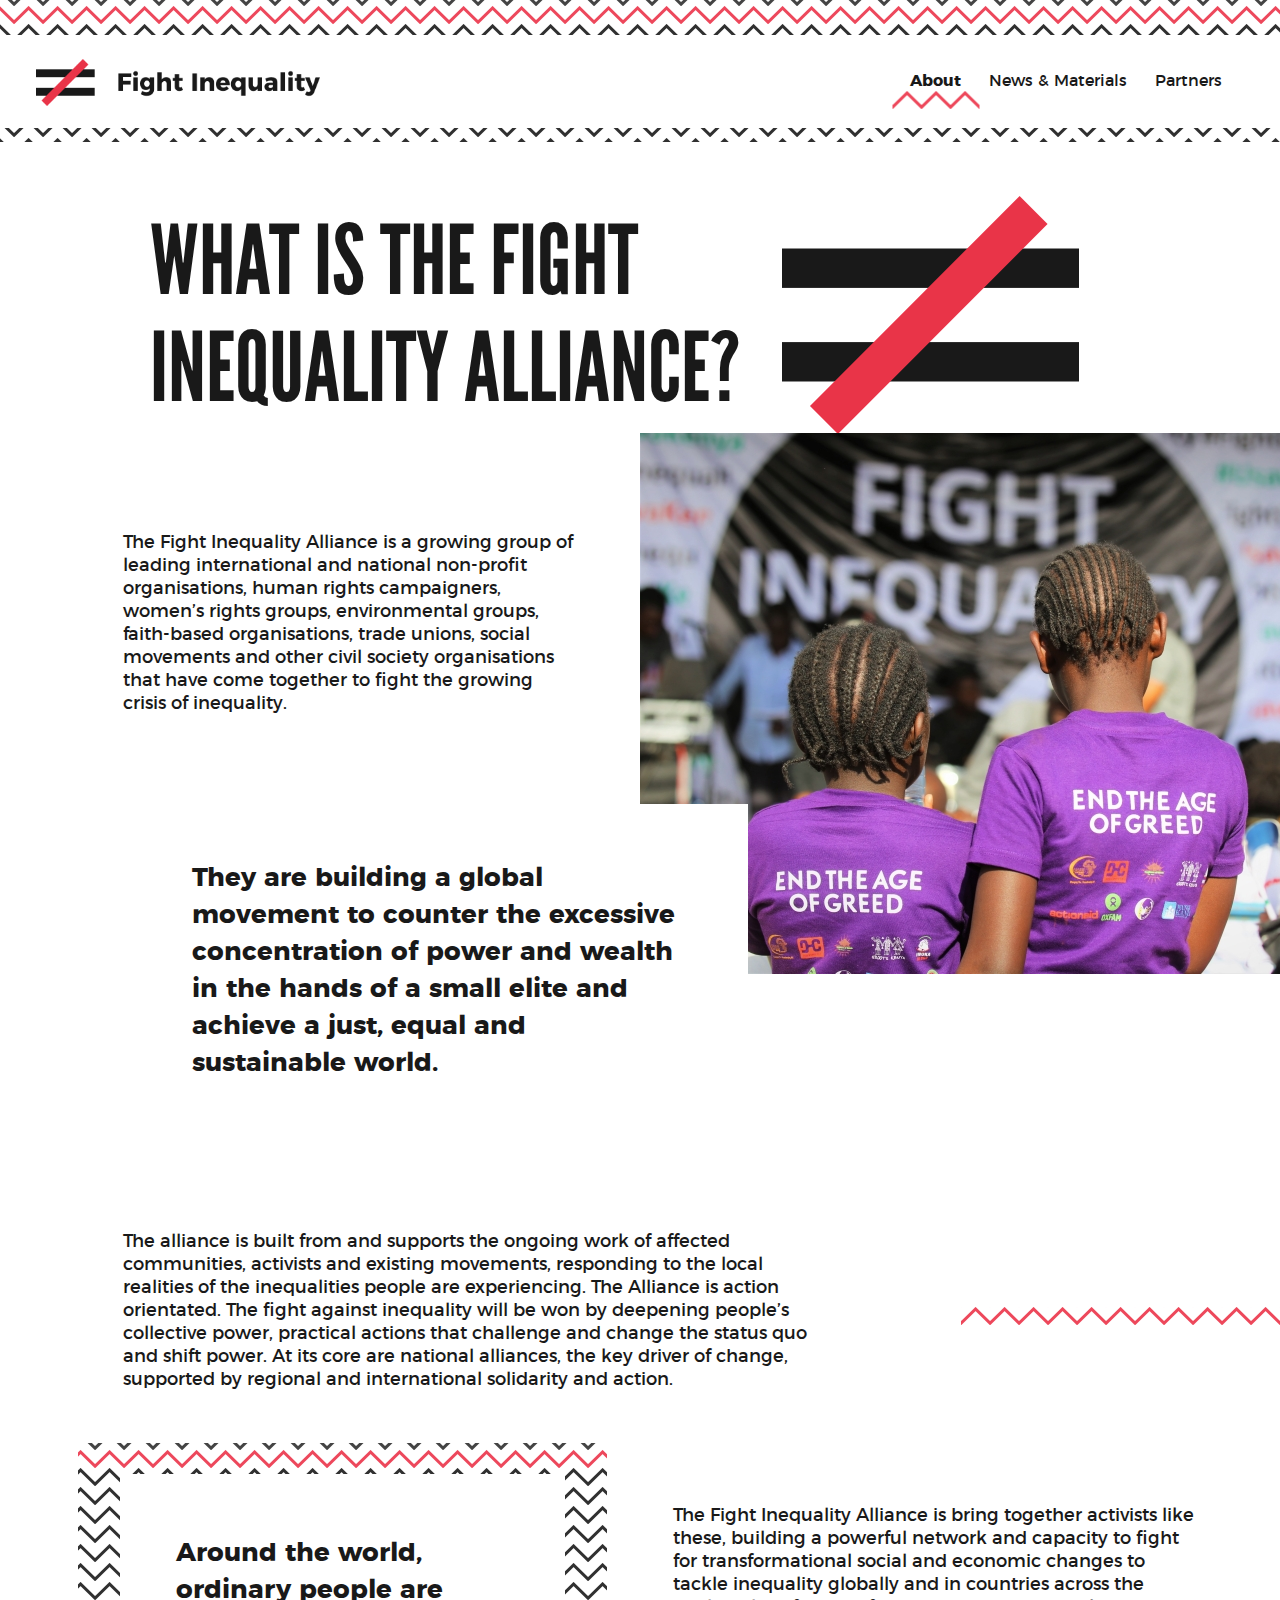
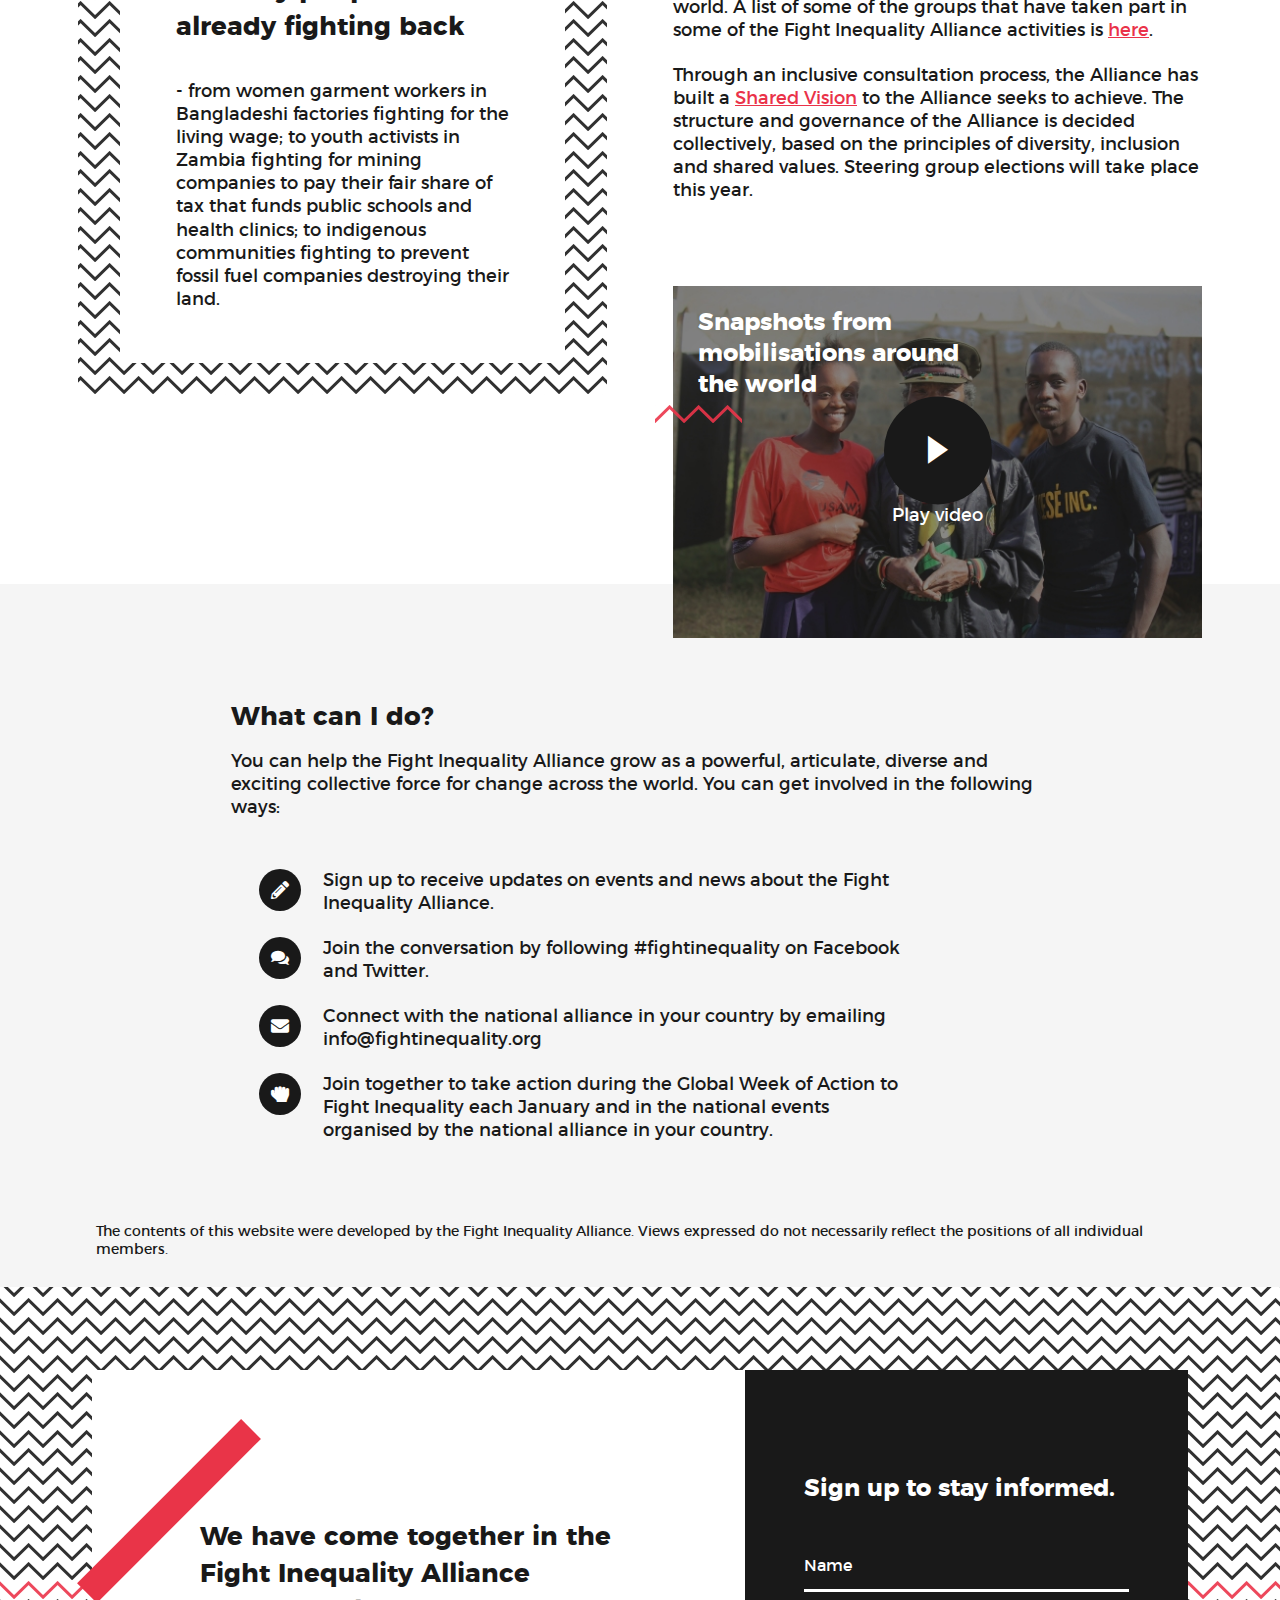
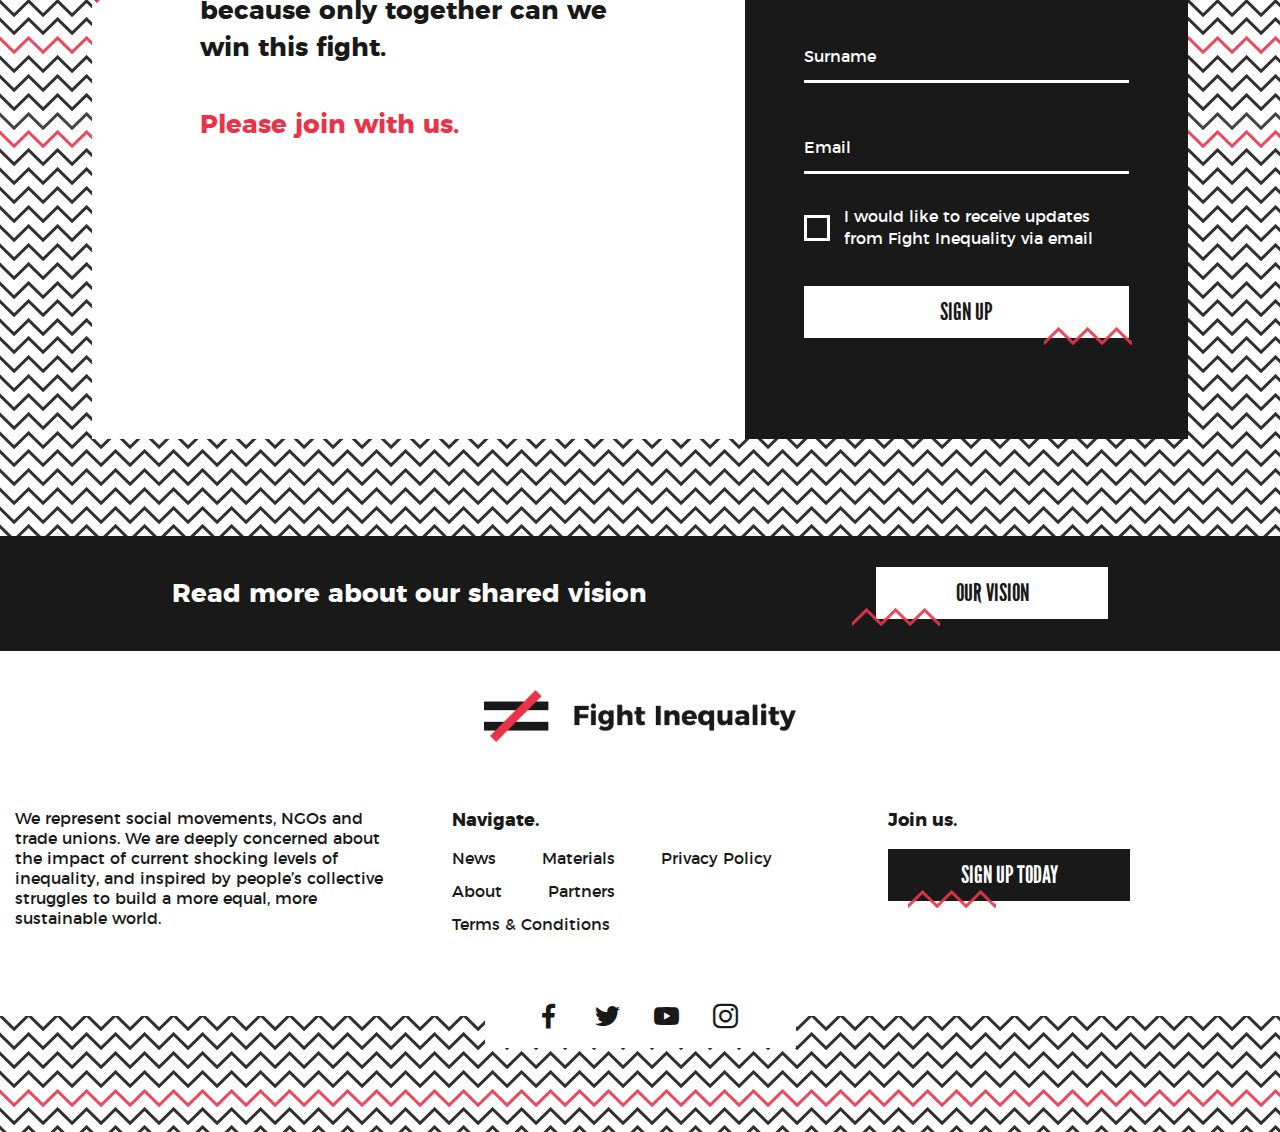
==== about.html @ a7eccd0d "Setup" ====
<!DOCTYPE html>
<html>
<head>
  <meta charset="utf-8">
  <meta name="viewport" content="width=device-width, initial-scale=1.0">
  <title>FightInequality</title>
  <link href="https://fonts.googleapis.com/css?family=Oswald" rel="stylesheet"> 
  <link media="all" rel="stylesheet" href="css/main.css">
  <script src="http://ajax.googleapis.com/ajax/libs/jquery/3.2.1/jquery.min.js" defer></script>
  <script>window.jQuery || document.write('<script src="js/jquery-3.2.1.min.js" defer><\/script>')</script>
  <script src="js/jquery.main.js" defer></script>
</head>
<body>
  <div id="wrapper">
    <header id="header">
      <div class="container">
        <div class="logo"><a href="#"><img src="images/logo.png" alt="fight inequality"></a></div>
        <nav id="nav">
          <a href="#" class="nav-opener"><span></span></a>
          <div class="nav-drop">
            <ul>
              <li><a href="#" class="active">About</a></li>
              <li><a href="#">News &amp; Materials</a></li>
              <li><a href="#">Partners</a></li>
            </ul>
          </div>
        </nav>
      </div>
    </header>
    <main id="main">
      <span class="bg-pattern"></span>
      <div class="page-title">
        <div class="container">
          <div class="text-holder">
            <h1>What is the Fight Inequality Alliance?</h1>
          </div>
          <div class="img-holder">
            <img src="images/logo-mark.png" alt="img-description">
          </div>
        </div>
      </div>
      <div class="about-block">
        <div class="container">
          <div class="description-block">
            <span class="description">The Fight Inequality Alliance is a growing group of leading international and national non-profit organisations, human rights campaigners, women’s rights groups, environmental groups, faith-based organisations, trade unions, social movements and other civil society organisations that have come together to fight the growing crisis of inequality. </span>
            <div class="img-holder">
              <img src="images/img14.jpg" alt="img-description">
            </div>
          </div>
          <div class="highlight-text">
            <strong class="title">They are building a global movement to counter the excessive concentration of power and wealth in the hands of a small elite and achieve a just, equal and sustainable world.</strong>
          </div>
          <span class="text-info">The alliance is built from and supports the ongoing work of affected communities, activists and existing movements, responding to the local realities of the inequalities people are experiencing. The Alliance is action orientated. The fight against inequality will be won by deepening people’s collective power, practical actions that challenge and change the status quo and shift power. At its core are national alliances, the key driver of change, supported by regional and international solidarity and action.</span>
        </div>
      </div>
      <div class="information-block">
        <div class="container">
          <div class="columns-holder">
            <div class="column">
              <div class="text-wrap">
                <strong class="title">Around the world, ordinary people are already fighting back</strong>
                <p> - from women garment workers in Bangladeshi factories fighting for the living wage; to youth activists in Zambia fighting for mining companies to pay their fair share of tax that funds public schools and health clinics; to indigenous communities fighting to prevent fossil fuel companies destroying their land.</p>
              </div>
            </div>
            <div class="column">
              <div class="text-holder">
                <p>The Fight Inequality Alliance is bring together activists like these, building a powerful network and capacity to fight for transformational social and economic changes to tackle inequality globally and in countries across the world. A list of some of the groups that have taken part in some of the Fight Inequality Alliance activities is <a href="#">here</a>.</p>
                <p>Through an inclusive consultation process, the Alliance has built a <a href="#">Shared Vision</a> to the Alliance seeks to achieve. The structure and governance of the Alliance is decided collectively, based on the principles of diversity, inclusion and shared values. Steering group elections will take place this year.</p>
              </div>
              <div class="video-holder">
                <strong class="caption">Snapshots from mobilisations around the world</strong>
                <img src="images/img15.jpg" alt="img-description">
                <a href="" class="play-hold">
                  <span class="btn-play"><i class="icon-play"></i></span>
                  <span class="play-text">Play video</span>
                </a>
              </div>
            </div>
          </div>
        </div>
      </div>
      <div class="help-block">
        <div class="container">
          <div class="list-holder">
            <strong class="title">What can I do?</strong>
            <p>You can help the Fight Inequality Alliance grow as a powerful, articulate, diverse and exciting collective force for change across the world. You can get involved in the following ways:</p>
            <ul>
              <li><span class="icon-holder"><i class="icon-pen"></i></span>Sign up to receive updates on events and news about the Fight Inequality Alliance.</li>
              <li><span class="icon-holder"><i class="icon-chat"></i></span>Join the conversation by following #fightinequality on <a href="#">Facebook</a> and <a href="#">Twitter</a>.</li>
              <li><span class="icon-holder"><i class="icon-envelope"></i></span>Connect with the national alliance in your country by emailing <a href="mailto:&#105;&#110;&#102;&#111;&#064;&#102;&#105;&#103;&#104;&#116;&#105;&#110;&#101;&#113;&#117;&#097;&#108;&#105;&#116;&#121;&#046;&#111;&#114;&#103;">&#105;&#110;&#102;&#111;&#064;&#102;&#105;&#103;&#104;&#116;&#105;&#110;&#101;&#113;&#117;&#097;&#108;&#105;&#116;&#121;&#046;&#111;&#114;&#103;</a></li>
              <li><span class="icon-holder"><i class="icon-fist"></i></span>Join together to take action during the Global Week of Action to Fight Inequality each January and in the national events organised by the national alliance in your country. </li>
            </ul>
          </div>
          <span class="note">The contents of this website were developed by the <a href="#">Fight Inequality Alliance</a>. Views expressed do not necessarily reflect the positions of all individual members.</span>
        </div>
      </div>
      <div class="form-holder">
        <div class="container">
          <div class="text-holder">
            <span class="brand-element"></span>
            <strong class="title">We have come together in the Fight Inequality Alliance because only together can we win this fight.</strong>
            <a href="#">Please join with us.</a>
          </div>
          <form action="#" class="signup-form">
            <fieldset>
              <strong class="form-title">Sign up to stay informed.</strong>
              <div class="input-row">
                <input type="text" placeholder="Name">
              </div>
              <div class="input-row">
                <input type="text" placeholder="Surname">
              </div>
              <div class="input-row">
                <input type="email" placeholder="Email">
              </div>
              <div class="checkbox-wrap">
                <div class="fake-checkbox">
                  <input type="checkbox" id="subscribe-check">
                  <label for="subscribe-check">I would like to receive updates from Fight Inequality via email</label>
                </div>
              </div>
              <button type="submit" class="btn btn-white">sign up</button>
            </fieldset>
          </form>
        </div>
      </div>
      <div class="highlight-block">
        <div class="container">
          <strong class="title">Read more about our shared vision</strong>
          <a href="#" class="btn btn-white">our vision</a>
        </div>
      </div>
    </main>
    <footer id="footer">
      <div class="container">
        <div class="logo">
          <a href="#">
            <img src="images/logo.png" alt="fight inequality">
          </a>
        </div>
        <div class="meta-columns">
          <div class="col">
            <div class="text-holder">
              <p>We represent social movements, NGOs and trade unions. We are deeply concerned about the impact of current shocking levels of inequality, and inspired by people’s collective struggles to build a more equal, more sustainable world. </p>
            </div>
          </div>
          <div class="col">
            <nav class="footer-nav">
              <strong class="footer-title">Navigate.</strong>
              <ul>
                <li><a href="#">News</a></li>
                <li><a href="#">Materials</a></li>
                <li><a href="#">Privacy Policy</a></li>
                <li><a href="#">About</a></li>
                <li><a href="#">Partners</a></li>
                <li><a href="#">Terms &amp; Conditions</a></li>
              </ul>
            </nav>
          </div>
          <div class="col">
            <strong class="footer-title">Join us.</strong>
            <a href="#" class="btn">sign up today</a>
          </div>
        </div>
        <ul class="social-networks">
          <li><a href="#"><i class="icon-facebook"></i></a></li>
          <li><a href="#"><i class="icon-twitter"></i></a></li>
          <li><a href="#"><i class="icon-youtube"></i></a></li>
          <li><a href="#"><i class="icon-instagram"></i></a></li>
        </ul>
      </div>
    </footer>
  </div>
</body>
</html>
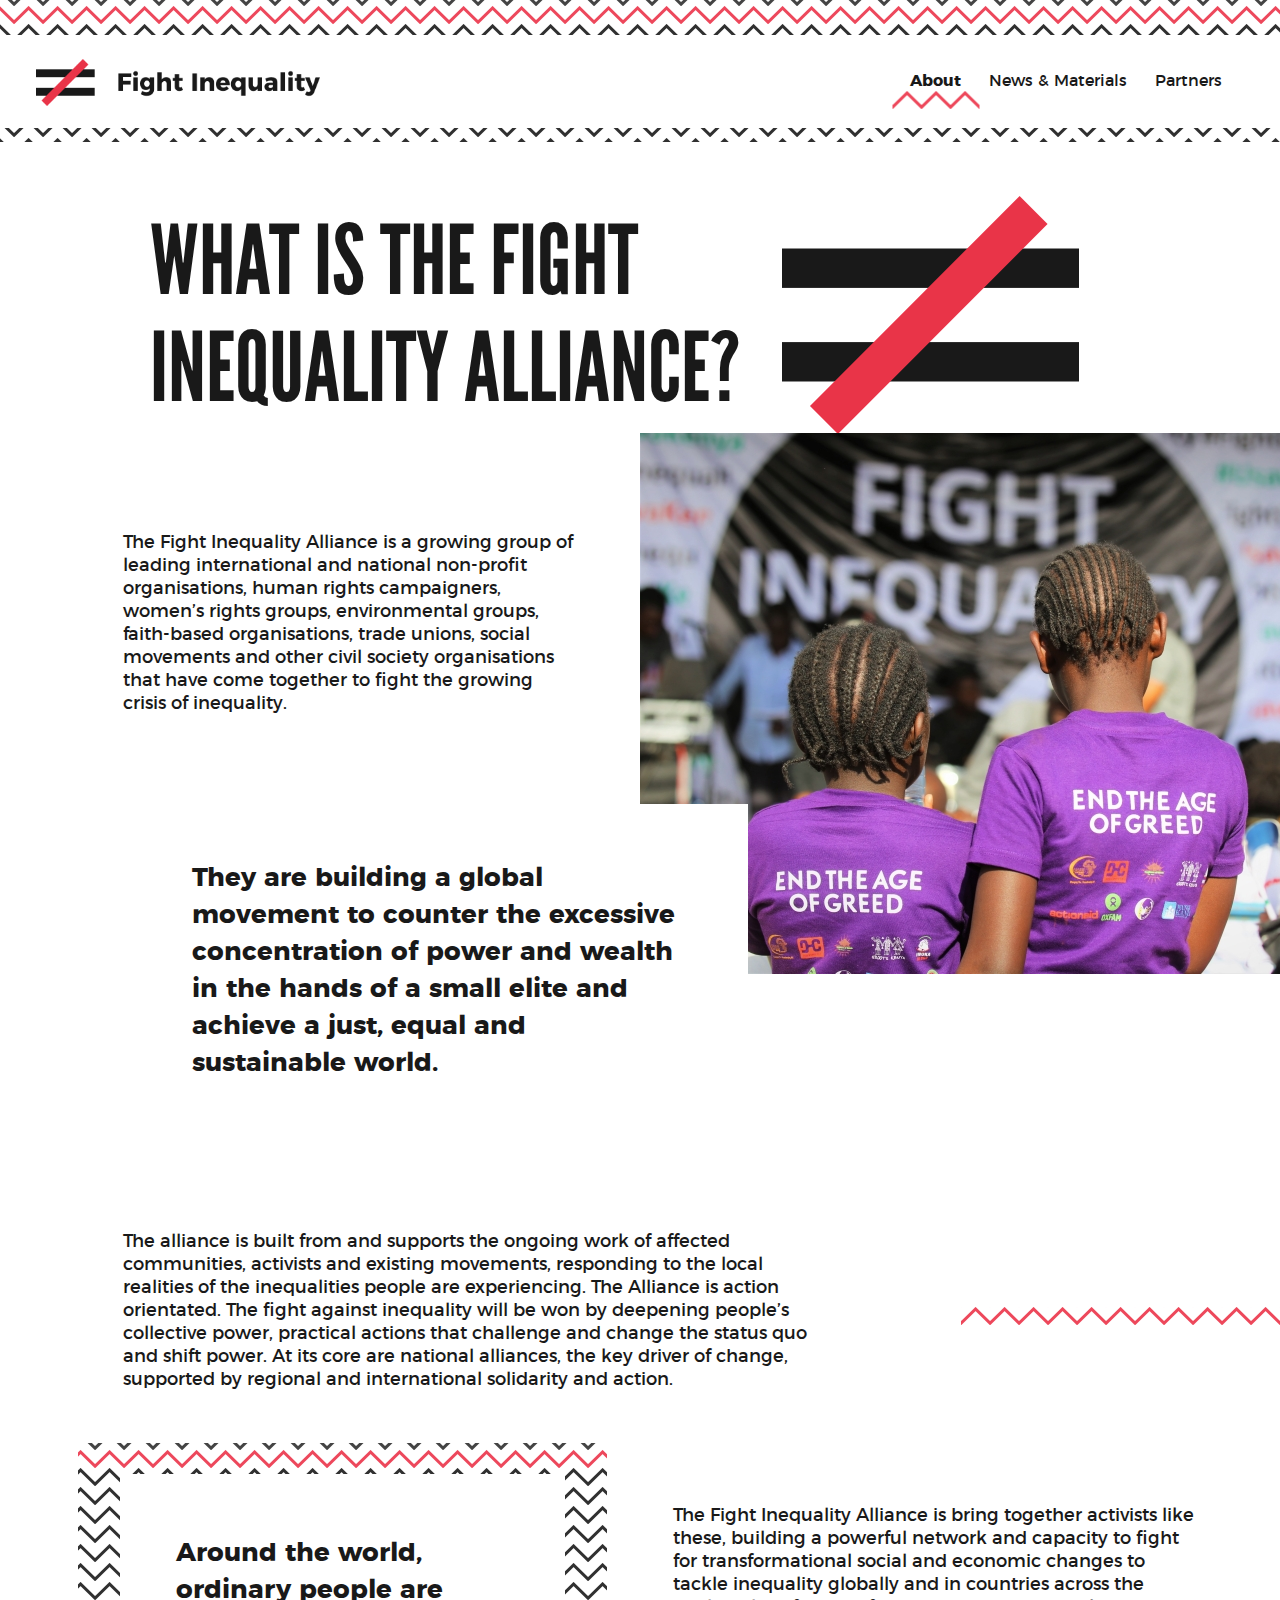
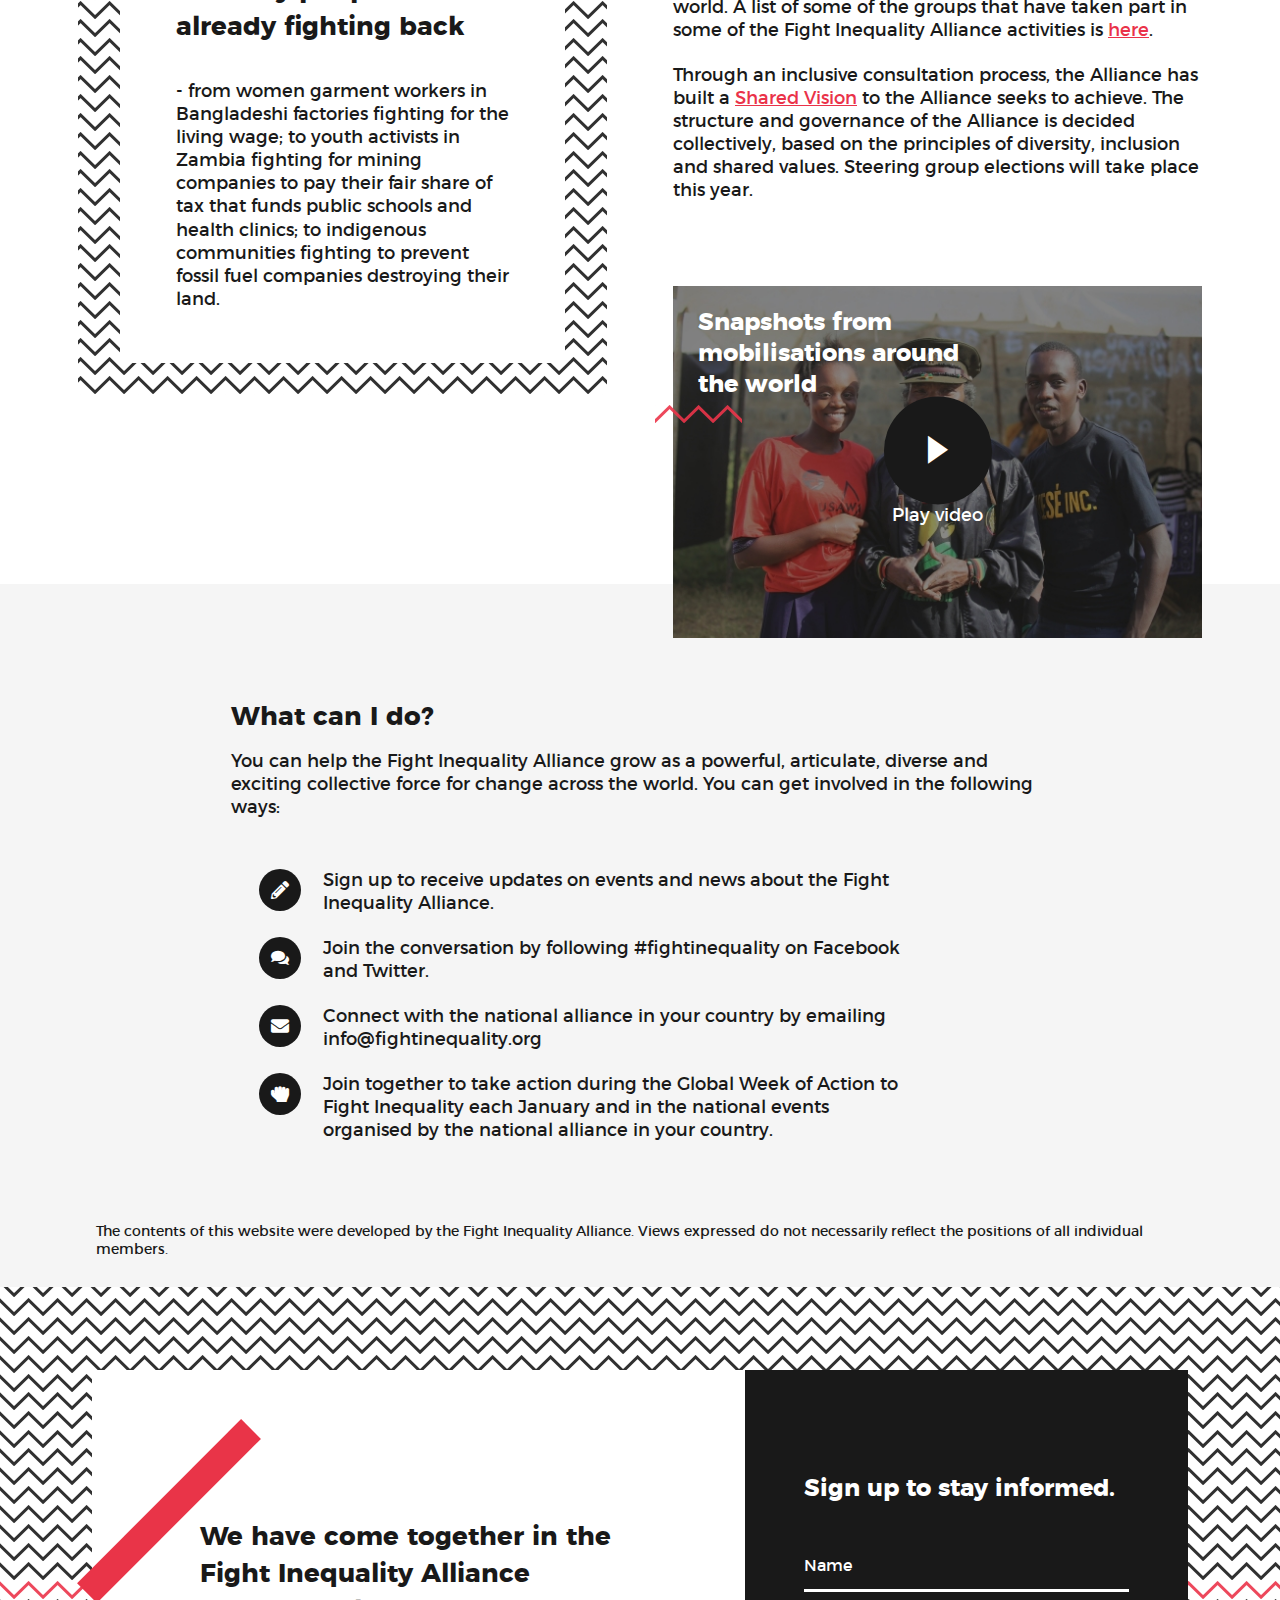
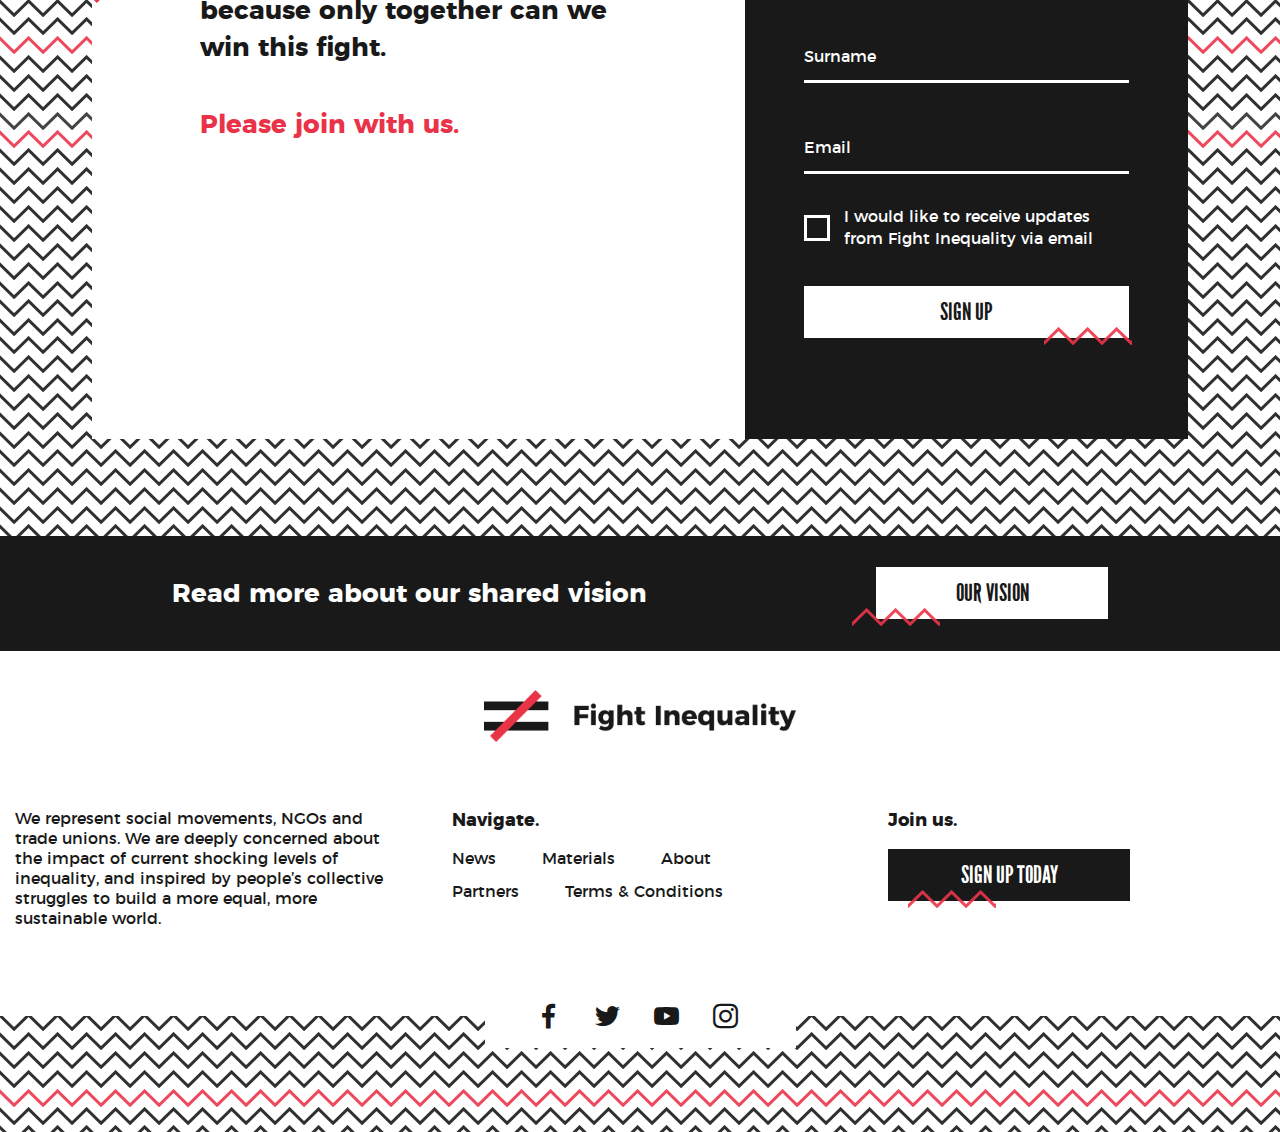
==== commit bc8795fc: "Tidy up" ====
--- a/about.html
+++ b/about.html
@@ -4,7 +4,7 @@
   <meta charset="utf-8">
   <meta name="viewport" content="width=device-width, initial-scale=1.0">
   <title>FightInequality</title>
-  <link href="https://fonts.googleapis.com/css?family=Oswald" rel="stylesheet"> 
+  <link href="https://fonts.googleapis.com/css?family=Oswald" rel="stylesheet">
   <link media="all" rel="stylesheet" href="css/main.css">
   <script src="http://ajax.googleapis.com/ajax/libs/jquery/3.2.1/jquery.min.js" defer></script>
   <script>window.jQuery || document.write('<script src="js/jquery-3.2.1.min.js" defer><\/script>')</script>
@@ -148,28 +148,27 @@
             <nav class="footer-nav">
               <strong class="footer-title">Navigate.</strong>
               <ul>
-                <li><a href="#">News</a></li>
-                <li><a href="#">Materials</a></li>
-                <li><a href="#">Privacy Policy</a></li>
-                <li><a href="#">About</a></li>
-                <li><a href="#">Partners</a></li>
-                <li><a href="#">Terms &amp; Conditions</a></li>
+                <li><a href="news.html">News</a></li>
+                <li><a href="news.html#materials">Materials</a></li>
+                <li><a href="about.html">About</a></li>
+                <li><a href="partners.html">Partners</a></li>
+                <li><a href="terms.html">Terms &amp; Conditions</a></li>
               </ul>
             </nav>
           </div>
           <div class="col">
             <strong class="footer-title">Join us.</strong>
-            <a href="#" class="btn">sign up today</a>
+            <a href="index.html#join" class="btn">sign up today</a>
           </div>
         </div>
         <ul class="social-networks">
-          <li><a href="#"><i class="icon-facebook"></i></a></li>
-          <li><a href="#"><i class="icon-twitter"></i></a></li>
-          <li><a href="#"><i class="icon-youtube"></i></a></li>
-          <li><a href="#"><i class="icon-instagram"></i></a></li>
+          <li><a href="https://www.facebook.com/fightinequalityalliance/"><i class="icon-facebook"></i></a></li>
+          <li><a href="https://twitter.com/fightinequalit1"><i class="icon-twitter"></i></a></li>
+          <li><a href="https://www.youtube.com/channel/UC8_1aBWxRP4c-Kv-Yv3sYtA"><i class="icon-youtube"></i></a></li>
+          <li><a href="https://www.instagram.com/explore/tags/fightinequality/"><i class="icon-instagram"></i></a></li>
         </ul>
       </div>
     </footer>
   </div>
 </body>
-</html>+</html>
